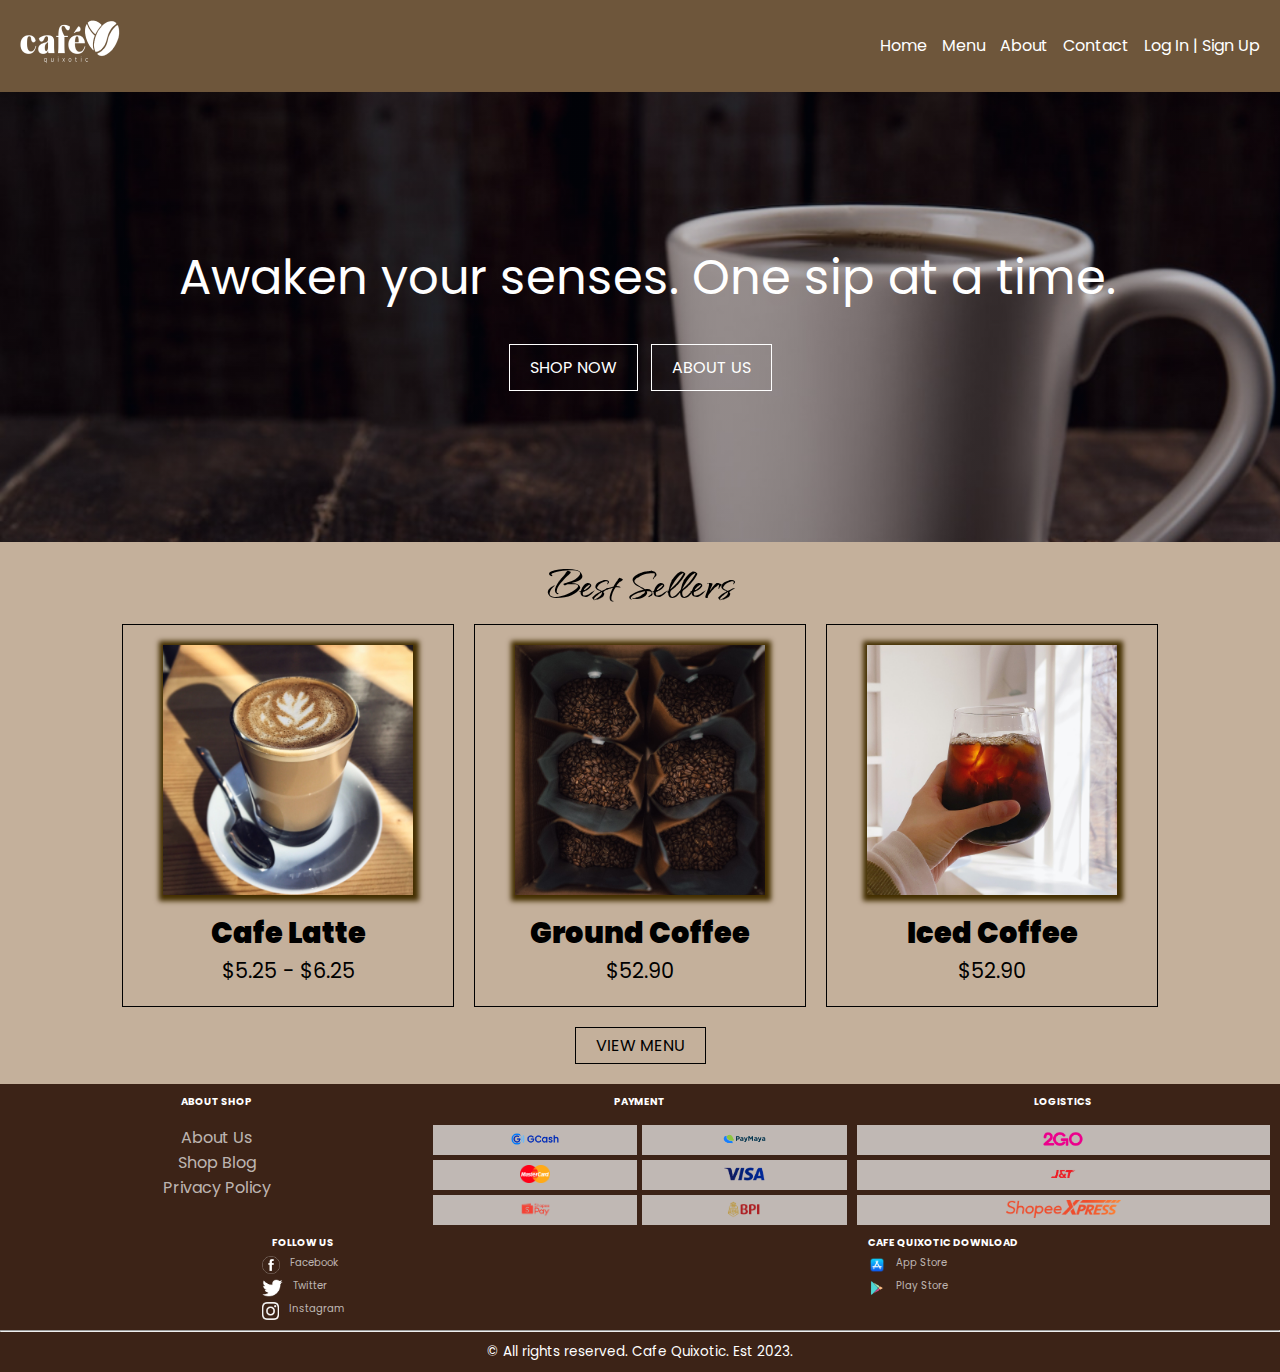
==== index.html @ 1a6f072f "done homepage w boiler template" ====
<!DOCTYPE html>
<html lang="en">
  <head>
    <meta charset="UTF-8" />
    <meta name="viewport" content="width=device-width, initial-scale=1.0" />
    <link rel="stylesheet" href="./assets/css/style.css" />
    <link rel="preconnect" href="https://fonts.googleapis.com" />
    <link rel="preconnect" href="https://fonts.gstatic.com" crossorigin />
    <link
      href="https://fonts.googleapis.com/css2?family=Poppins:wght@300&family=Qwitcher+Grypen&family=Rubik&display=swap"
      rel="stylesheet"
    />
    <title>HOME</title>
  </head>
  <body>
    <nav class="container">
      <div class="nav-bar">
        <div class="logo">
          <img src="./assets/img/logo.png" alt="cafe-logo" />
        </div>
        <ul>
          <li class="nav-list"><a href="#">Home</a></li>
          <li class="nav-list"><a href="#">Menu</a></li>
          <li class="nav-list"><a href="#">About</a></li>
          <li class="nav-list"><a href="#">Contact</a></li>
          <li class="nav-list"><a href="#">Log In | Sign Up</a></li>
        </ul>
        <!-- hamburger menu -->
        <div class="hamburger">
          <div class="box"></div>
          <div class="box"></div>
          <div class="box"></div>
        </div>
      </div>
    </nav>
    <!-- main -->
    <main>
      <div class="main-text">
        <p>Awaken your senses. One sip at a time.</p>
        <div class="main-btn">
          <a href="#">SHOP NOW</a>
          <a href="#">ABOUT US</a>
        </div>
      </div>
    </main>
    <!-- sub -->
    <section class="sub-sec">
      <h1 class="sub">Best Sellers</h1>
      <div class="coffee-items">
        <div class="coffee1">
          <a href="#"><img src="/assets/img/coffee1.jpg" alt="" /></a>
          <p class="coffee-name">Cafe Latte</p>
          <p class="coffee-price">$5.25 - $6.25</p>
        </div>
        <div class="coffee1">
          <a href="#"><img src="/assets/img/coffee2.jpg" alt="" /></a>
          <p class="coffee-name">Ground Coffee</p>
          <p class="coffee-price">$52.90</p>
        </div>
        <div class="coffee1">
          <a href="#"><img src="/assets/img/coffee3.jpg" alt="" /></a>
          <p class="coffee-name">Iced Coffee</p>
          <p class="coffee-price">$52.90</p>
        </div>
      </div>
      <div class="sub-btn">
        <a href="#">VIEW MENU</a>
      </div>
    </section>
    <!-- footer -->
    <footer>
      <div class="ftr">
        <div class="ftr1 f-links">
          <h1>ABOUT SHOP</h1>
          <ul>
            <li><a href="#">About Us</a></li>
            <li><a href="#">Shop Blog</a></li>
            <li><a href="#">Privacy Policy</a></li>
          </ul>
        </div>
        <div class="ftr1 f-payment">
          <div class="ftr1 sec">
            <h1>PAYMENT</h1>
            <ul>
              <li>
                <a href="#"><img src="/assets/img/gcash.png" alt="" /></a>
              </li>
              <li>
                <a href="#"><img src="/assets/img/maya.png" alt="" /></a>
              </li>
              <li>
                <a href="#"><img src="/assets/img/mastercard.png" alt="" /></a>
              </li>
              <li>
                <a href="#"><img src="/assets/img/visa.png" alt="" /></a>
              </li>
              <li>
                <a href="#"><img src="/assets/img/shopeepay.png" alt="" /></a>
              </li>
              <li>
                <a href="#"><img src="/assets/img/bpi.png" alt="" /></a>
              </li>
            </ul>
          </div>
        </div>
        <div class="ftr1 f-logistics">
          <div class="ftr1">
            <h1>LOGISTICS</h1>
            <ul>
              <li>
                <a href="#"
                  ><img src="/assets/img/2go-logistics.png" alt=""
                /></a>
              </li>
              <li>
                <a href="#"
                  ><img src="/assets/img/jnt-logistics.png" alt=""
                /></a>
              </li>
              <li>
                <a href="#"
                  ><img src="/assets/img/shopee-logistics.png" alt=""
                /></a>
              </li>
            </ul>
          </div>
        </div>
      </div>
      <div class="ftr-sub">
        <div class="ftr-2">
          <h1>FOLLOW US</h1>
          <ul>
            <li>
              <a href="#"><img src="/assets/img/fb.png" alt="" />Facebook</a>
            </li>
            <li>
              <a href="#"><img src="/assets/img/twt.png" alt="" />Twitter</a>
            </li>
            <li>
              <a href="#"><img src="/assets/img/ig.png" alt="" />Instagram</a>
            </li>
          </ul>
        </div>
        <div class="ftr-2">
          <h1>CAFE QUIXOTIC DOWNLOAD</h1>
          <ul>
            <li>
              <a href="#"><img src="/assets/img/app.png" alt="" />App Store</a>
            </li>
            <li>
              <a href="#"
                ><img src="/assets/img/play.png" alt="" />Play Store</a
              >
            </li>
          </ul>
        </div>
      </div>
      <hr />
      <p class="f-paragraph">
        &copy; All rights reserved. Cafe Quixotic. Est 2023.
      </p>
    </footer>
  </body>
</html>
---- assets/css/style.css ----
@import url("https://fonts.googleapis.com/css2?family=Poppins:wght@300&family=Rubik&display=swap");

:root {
  --navbarColor: #6e563b;
  --backgroundColor: #c4b09b;
  --footerColor: #3c2317;
}

* {
  box-sizing: border-box;
  margin: 0;
  padding: 0;
  font-family: "Poppins", sans-serif;
}
/* navbar */
.nav-bar {
  background-color: var(--navbarColor);
  display: flex;
  align-items: center;
  justify-content: space-between;
  padding: 20px;
}

.nav-bar ul {
  display: flex;
  list-style: none;
  display: none;
}

.hamburger {
  height: 40px;
  width: 40px;
  /* border: 1px solid white; */
  padding: 5px;
}

.hamburger .box {
  height: 3px;
  width: 27px;
  margin-top: 5px;
  background-color: rgb(255, 255, 255);
}
/* end of navbar */

body {
  background-color: var(--backgroundColor);
  font-family: Verdana, Geneva, Tahoma, sans-serif;
}

main {
  background-image: linear-gradient(rgba(4, 9, 30, 0.24), rgba(4, 9, 30, 0.267)),
    url("/assets/img/homeBG.jpg");
  height: 50vh;
  object-fit: cover;
  background-repeat: no-repeat;
  background-size: cover;
}

.main-text p {
  color: #fff;
  text-align: center;
  font-size: 1.8rem;
  padding: 100px 20px 10px 35px;
}

.main-btn {
  text-align: center;
  display: flex;
  justify-content: center;
  gap: 13px;
}
.main-btn a {
  text-decoration: none;
  color: #ffffff;
  padding: 10px 20px;
  border: 1px solid #ffffff;
  transition: 0.5s;
}

.main-btn a:hover {
  background-color: var(--backgroundColor);
}

.coffee1 a img {
  height: 250px;
  box-shadow: 1px 1px 5px 5px rgb(68, 47, 0);
}

.coffee1 {
  display: flex;
  justify-content: center;
  align-items: center;
  flex-direction: column;
  padding: 20px 40px;
  border: 1px solid black;
}

.coffee1 .coffee-name {
  font-size: 1.8rem;
  font-weight: 900;
  margin-top: 10px;
}

.coffee1 .coffee-price {
  font-size: 1.3rem;
}

.coffee-items {
  display: flex;
  flex-direction: column;
  justify-content: center;
  align-items: center;
  gap: 20px;
}

.sub {
  text-align: center;
  font-size: 3.5rem;
  font-weight: 900;
  margin: 10px;
  font-family: "Qwitcher Grypen", cursive;
}

.sub-sec {
  margin-bottom: 20px;
}

.sub-btn {
  margin: 20px;
  display: flex;
  justify-content: center;
}

.sub-btn a {
  text-decoration: none;
  border: 1px solid black;
  padding: 5px 20px;
  color: black;
  transition: 0.5s;
}

.sub-btn a:hover {
  background-color: rgb(68, 47, 0);
  color: white;
}

/* footer */
footer {
  background-color: var(--footerColor);
  color: #fff;
}

.ftr {
  display: grid;
  grid-template-columns: repeat(3, 1fr);
  justify-content: center;
  align-content: center;
  gap: 10px;
  font-size: 16px;
  padding: 10px;
}

.ftr1 h1,
.ftr-2 h1 {
  font-size: 10px;
  text-align: center;
}

.ftr1 ul li a img,
.ftr-2 ul li a img {
  height: 18px;
  margin-top: 5px;
}

.ftr ul li,
.ftr-2 ul li {
  list-style: none;
}

.f-links ul {
  display: flex;
  flex-direction: column;
  align-items: center;
}

.f-links ul li a,
.ftr-2 ul li a {
  font-size: 10px;
  text-decoration: none;
  color: #ffffffad;
}

.f-payment ul {
  display: grid;
  grid-template-columns: repeat(2, 1fr);
  gap: 5px;
}

.f-logistics ul {
  display: grid;
  grid-template-columns: 1fr;
  gap: 5px;
}

.f-payment ul li,
.f-logistics ul li {
  background-color: #ffffffad;
  text-align: center;
}

.f-logistics ul {
  text-align: center;
}

.ftr-sub {
  display: flex;
  justify-content: space-around;
}

.ftr-2 ul li a {
  display: flex;
  align-items: center;
  gap: 10px;
}
.f-paragraph {
  padding: 10px;
  font-size: 0.85rem;
  text-align: center;
}

.ftr-sub {
  margin-bottom: 10px;
}

@media (min-width: 769px) and (max-width: 1024px) {
  .coffee-items {
    flex-direction: row;
    flex-wrap: wrap;
    gap: 10px;
  }

  .main-text {
    font-size: 1.5rem;
  }

  .main-btn {
    font-size: 1rem;
    margin-top: 20px;
  }

  .f-links ul {
    display: flex;
    justify-content: center;
    align-items: center;
    flex-direction: column;
    margin-top: 15px;
  }

  .f-payment ul,
  .f-logistics ul {
    margin-top: 15px;
  }

  .f-links ul li a {
    font-size: 1rem;
  }
}

@media (min-width: 1025px) and (max-width: 1200px) {
  .hamburger {
    display: none;
  }
  .nav-bar ul {
    display: flex;
    gap: 15px;
  }

  .nav-bar ul li a {
    text-decoration: none;
    color: white;
  }

  .nav-bar ul li a:after {
    display: block;
    content: "";
    border-bottom: solid 1px #ffffff;
    transform: scaleX(0);
    transition: transform 250ms ease-in-out;
  }

  .nav-bar ul li a:hover:after {
    transform: scaleX(1);
    transform-origin: 0% 50%;
  }

  main {
    background-image: linear-gradient(
        rgba(4, 9, 30, 0.24),
        rgba(4, 9, 30, 0.267)
      ),
      url("/assets/img/bgTab.png");
  }

  .main-text p {
    font-size: 2rem;
  }

  .main-btn {
    font-size: 1rem;
    margin-top: 20px;
  }

  .coffee-items {
    flex-direction: row;
    flex-wrap: wrap;
  }

  .f-links ul {
    display: flex;
    justify-content: center;
    align-items: center;
    flex-direction: column;
    margin-top: 15px;
  }

  .f-payment ul,
  .f-logistics ul {
    margin-top: 15px;
  }

  .f-links ul li a {
    font-size: 1rem;
  }
}

@media (min-width: 1201px) {
  .hamburger {
    display: none;
  }
  .nav-bar ul {
    display: flex;
    gap: 15px;
  }

  .nav-bar ul li a {
    text-decoration: none;
    color: white;
  }

  .nav-bar ul li a:after {
    display: block;
    content: "";
    border-bottom: solid 1px #ffffff;
    transform: scaleX(0);
    transition: transform 250ms ease-in-out;
  }

  .nav-bar ul li a:hover:after {
    transform: scaleX(1);
    transform-origin: 0% 50%;
  }

  main {
    background-image: linear-gradient(
        rgba(4, 9, 30, 0.24),
        rgba(4, 9, 30, 0.267)
      ),
      url("/assets/img/bgTab.png");
  }

  .main-text p {
    font-size: 3rem;
    padding-top: 150px;
  }

  .main-btn {
    font-size: 1rem;
    margin-top: 20px;
  }

  .coffee-items {
    flex-direction: row;
    flex-wrap: wrap;
  }

  .f-links ul {
    display: flex;
    justify-content: center;
    align-items: center;
    flex-direction: column;
    margin-top: 15px;
  }

  .f-payment ul,
  .f-logistics ul {
    margin-top: 15px;
  }

  .f-links ul li a {
    font-size: 1rem;
  }
}
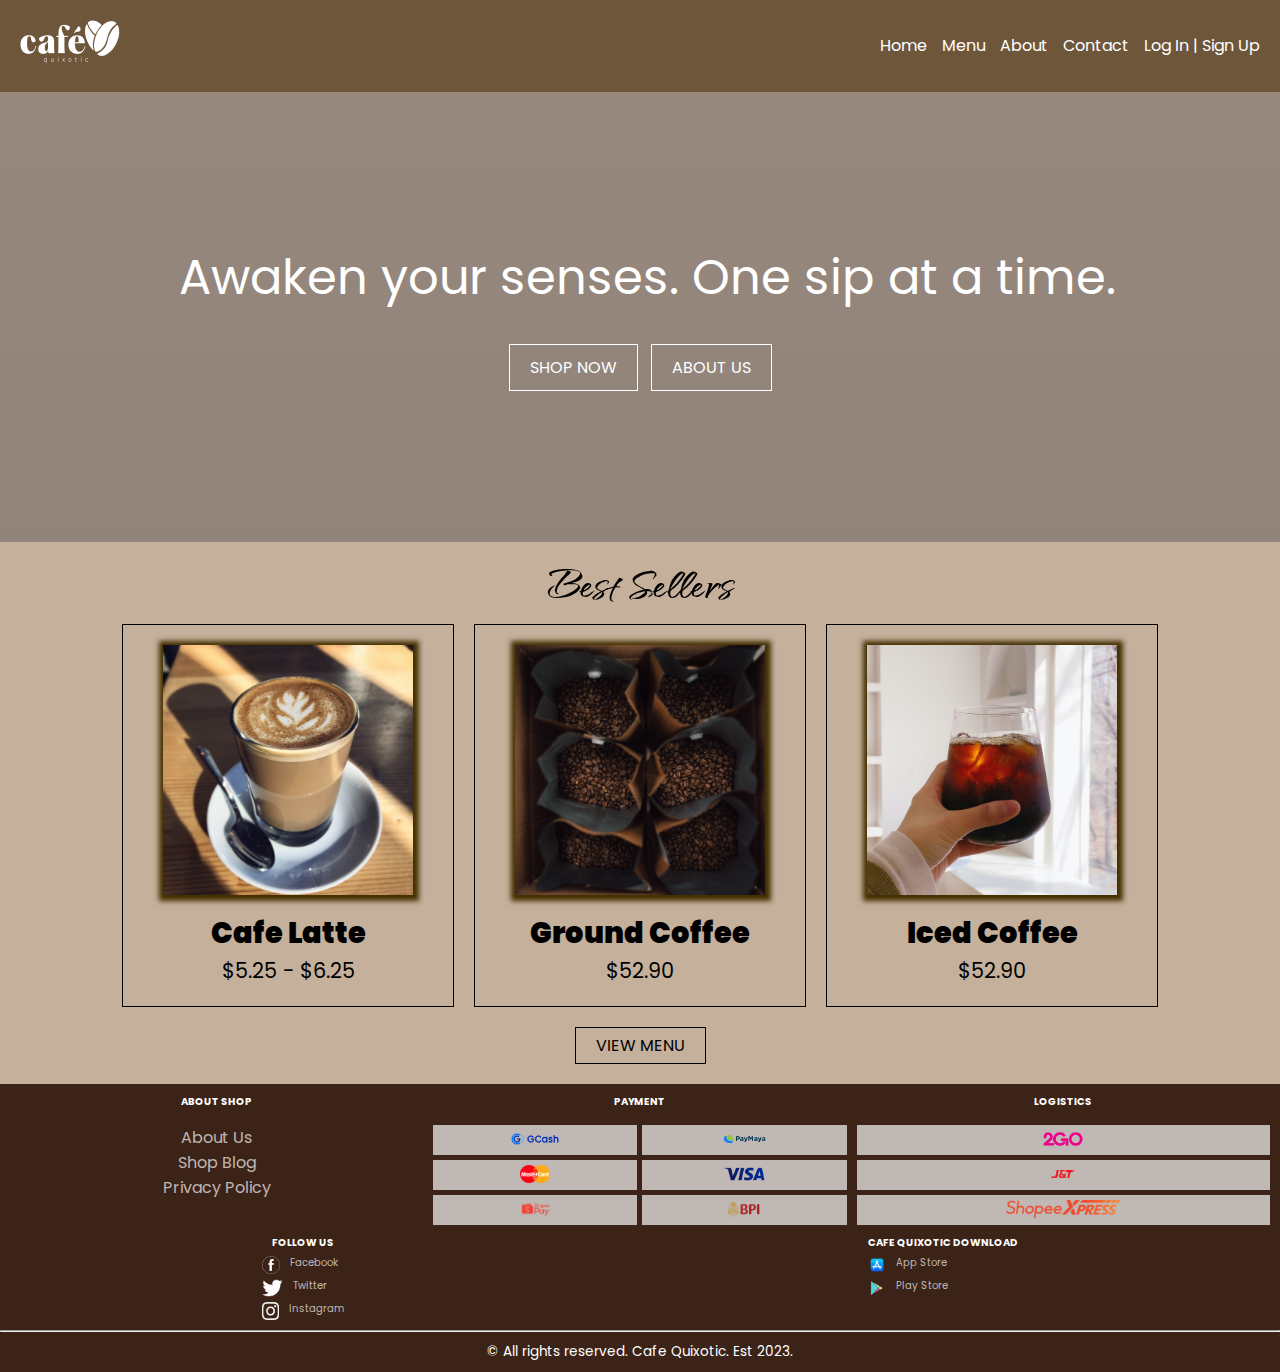
==== commit b7443f9b: "home page done w boilder template" ====
--- a/index.html
+++ b/index.html
@@ -16,7 +16,7 @@
     <nav class="container">
       <div class="nav-bar">
         <div class="logo">
-          <img src="./assets/img/logo.png" alt="cafe-logo" />
+          <img src="assets/img/logo.png" alt="cafe-logo" />
         </div>
         <ul>
           <li class="nav-list"><a href="#">Home</a></li>
@@ -48,17 +48,17 @@
       <h1 class="sub">Best Sellers</h1>
       <div class="coffee-items">
         <div class="coffee1">
-          <a href="#"><img src="/assets/img/coffee1.jpg" alt="" /></a>
+          <a href="#"><img src="assets/img/coffee1.jpg" alt="" /></a>
           <p class="coffee-name">Cafe Latte</p>
           <p class="coffee-price">$5.25 - $6.25</p>
         </div>
         <div class="coffee1">
-          <a href="#"><img src="/assets/img/coffee2.jpg" alt="" /></a>
+          <a href="#"><img src="assets/img/coffee2.jpg" alt="" /></a>
           <p class="coffee-name">Ground Coffee</p>
           <p class="coffee-price">$52.90</p>
         </div>
         <div class="coffee1">
-          <a href="#"><img src="/assets/img/coffee3.jpg" alt="" /></a>
+          <a href="#"><img src="assets/img/coffee3.jpg" alt="" /></a>
           <p class="coffee-name">Iced Coffee</p>
           <p class="coffee-price">$52.90</p>
         </div>
@@ -83,22 +83,22 @@
             <h1>PAYMENT</h1>
             <ul>
               <li>
-                <a href="#"><img src="/assets/img/gcash.png" alt="" /></a>
+                <a href="#"><img src="assets/img/gcash.png" alt="" /></a>
               </li>
               <li>
-                <a href="#"><img src="/assets/img/maya.png" alt="" /></a>
+                <a href="#"><img src="assets/img/maya.png" alt="" /></a>
               </li>
               <li>
-                <a href="#"><img src="/assets/img/mastercard.png" alt="" /></a>
+                <a href="#"><img src="assets/img/mastercard.png" alt="" /></a>
               </li>
               <li>
-                <a href="#"><img src="/assets/img/visa.png" alt="" /></a>
+                <a href="#"><img src="assets/img/visa.png" alt="" /></a>
               </li>
               <li>
-                <a href="#"><img src="/assets/img/shopeepay.png" alt="" /></a>
+                <a href="#"><img src="assets/img/shopeepay.png" alt="" /></a>
               </li>
               <li>
-                <a href="#"><img src="/assets/img/bpi.png" alt="" /></a>
+                <a href="#"><img src="assets/img/bpi.png" alt="" /></a>
               </li>
             </ul>
           </div>
@@ -109,17 +109,17 @@
             <ul>
               <li>
                 <a href="#"
-                  ><img src="/assets/img/2go-logistics.png" alt=""
+                  ><img src="assets/img/2go-logistics.png" alt=""
                 /></a>
               </li>
               <li>
                 <a href="#"
-                  ><img src="/assets/img/jnt-logistics.png" alt=""
+                  ><img src="assets/img/jnt-logistics.png" alt=""
                 /></a>
               </li>
               <li>
                 <a href="#"
-                  ><img src="/assets/img/shopee-logistics.png" alt=""
+                  ><img src="assets/img/shopee-logistics.png" alt=""
                 /></a>
               </li>
             </ul>
@@ -131,13 +131,13 @@
           <h1>FOLLOW US</h1>
           <ul>
             <li>
-              <a href="#"><img src="/assets/img/fb.png" alt="" />Facebook</a>
+              <a href="#"><img src="assets/img/fb.png" alt="" />Facebook</a>
             </li>
             <li>
-              <a href="#"><img src="/assets/img/twt.png" alt="" />Twitter</a>
+              <a href="#"><img src="assets/img/twt.png" alt="" />Twitter</a>
             </li>
             <li>
-              <a href="#"><img src="/assets/img/ig.png" alt="" />Instagram</a>
+              <a href="#"><img src="assets/img/ig.png" alt="" />Instagram</a>
             </li>
           </ul>
         </div>
@@ -145,12 +145,10 @@
           <h1>CAFE QUIXOTIC DOWNLOAD</h1>
           <ul>
             <li>
-              <a href="#"><img src="/assets/img/app.png" alt="" />App Store</a>
+              <a href="#"><img src="assets/img/app.png" alt="" />App Store</a>
             </li>
             <li>
-              <a href="#"
-                ><img src="/assets/img/play.png" alt="" />Play Store</a
-              >
+              <a href="#"><img src="assets/img/play.png" alt="" />Play Store</a>
             </li>
           </ul>
         </div>
--- a/assets/css/style.css
+++ b/assets/css/style.css
@@ -298,7 +298,7 @@
         rgba(4, 9, 30, 0.24),
         rgba(4, 9, 30, 0.267)
       ),
-      url("/assets/img/bgTab.png");
+      url("assets/img/bgTab.png");
   }
 
   .main-text p {
@@ -365,7 +365,7 @@
         rgba(4, 9, 30, 0.24),
         rgba(4, 9, 30, 0.267)
       ),
-      url("/assets/img/bgTab.png");
+      url("assets/img/bgTab.png");
   }
 
   .main-text p {
